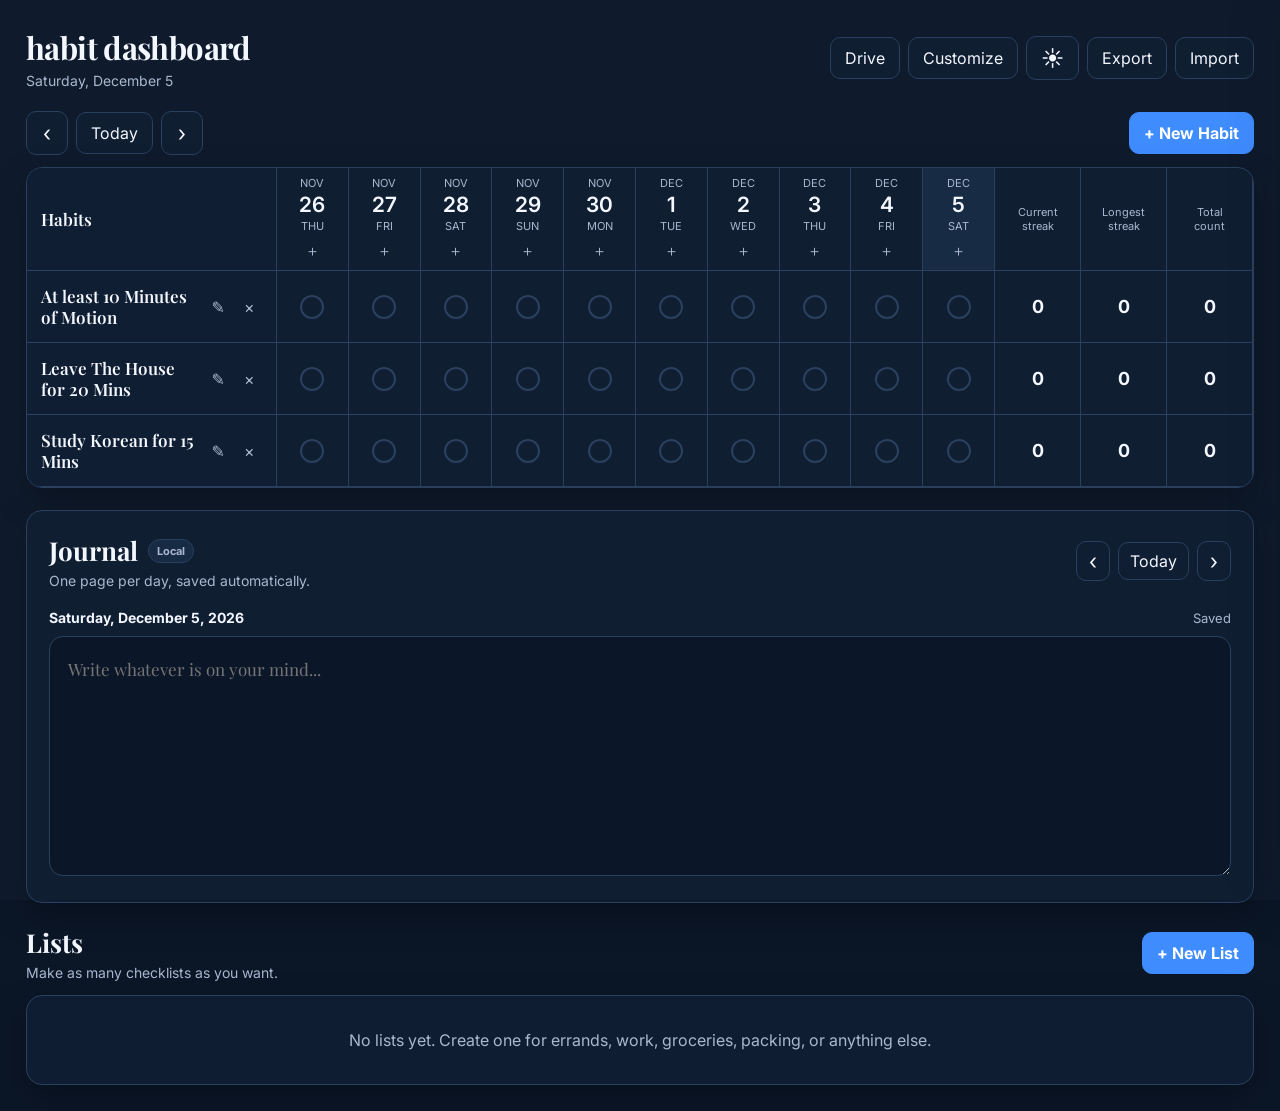
==== index.html @ 01a9d7d4 "Add files via upload" ====
<!doctype html>
<html lang="en">
<head>
  <meta charset="utf-8" />
  <meta name="viewport" content="width=device-width, initial-scale=1, viewport-fit=cover" />
  <meta name="theme-color" content="#0b1627" />
  <meta name="apple-mobile-web-app-capable" content="yes" />
  <meta name="apple-mobile-web-app-status-bar-style" content="black-translucent" />
  <meta name="apple-mobile-web-app-title" content="Habits" />
  <title>Habit Dashboard</title>

  <link rel="manifest" href="manifest.webmanifest" />
  <link rel="apple-touch-icon" href="icon-192.png" />

  <link rel="preconnect" href="https://fonts.googleapis.com">
  <link rel="preconnect" href="https://fonts.gstatic.com" crossorigin>
  <link href="https://fonts.googleapis.com/css2?family=Inter:wght@400;500;600;700&family=Playfair+Display:wght@500;600;700&display=swap" rel="stylesheet">

  <link rel="stylesheet" href="styles.css" />
</head>
<body>
  <div id="backgroundLayer" class="background-layer"></div>
  <div id="backgroundOverlay" class="background-overlay"></div>

  <header class="topbar app-layer">
    <div>
      <h1>habit dashboard</h1>
      <p id="todayLabel"></p>
    </div>

    <div class="header-actions">
      <button id="driveQuickBtn" class="secondary" title="Google Drive sync">Drive</button>
      <button id="settingsBtn" class="secondary">Customize</button>
      <button id="themeToggle" class="icon-btn" title="Toggle dark mode">☾</button>
      <button id="exportBtn" class="secondary">Export</button>
      <label class="secondary file-label">
        Import
        <input id="importInput" type="file" accept=".json" hidden />
      </label>
    </div>
  </header>

  <main class="app-layer dashboard">
    <section class="toolbar">
      <div class="nav">
        <button id="prevBtn" class="icon-btn" aria-label="Previous days">‹</button>
        <button id="todayBtn" class="secondary">Today</button>
        <button id="nextBtn" class="icon-btn" aria-label="Next days">›</button>
      </div>

      <button id="addHabitBtn" class="primary">+ New Habit</button>
    </section>

    <section class="tracker-wrap">
      <div id="tracker" class="tracker"></div>
    </section>

    <section class="below-grid">
      <article class="journal-card surface">
        <div class="section-heading">
          <div>
            <div class="title-with-badge">
              <h2>Journal</h2>
              <span id="vaultBadge" class="badge">Local</span>
            </div>
            <p>One page per day, saved automatically.</p>
          </div>
          <div class="journal-date-nav">
            <button id="journalPrev" class="icon-btn small">‹</button>
            <button id="journalToday" class="secondary compact">Today</button>
            <button id="journalNext" class="icon-btn small">›</button>
          </div>
        </div>

        <div class="journal-meta">
          <strong id="journalDateLabel"></strong>
          <span id="journalSavedState">Saved</span>
        </div>

        <div id="journalLocked" class="journal-locked hidden">
          <div class="lock-mark">⌁</div>
          <h3>Journal locked</h3>
          <p>Your journal is encrypted on this device and in Drive.</p>
          <button id="unlockJournalBtn" class="primary">Unlock Journal</button>
        </div>

        <textarea id="journalText" class="journal-text" placeholder="Write whatever is on your mind..."></textarea>
      </article>

      <section class="lists-section">
        <div class="section-heading">
          <div>
            <h2>Lists</h2>
            <p>Make as many checklists as you want.</p>
          </div>
          <button id="newListBtn" class="primary">+ New List</button>
        </div>
        <div id="listsGrid" class="lists-grid"></div>
      </section>
    </section>
  </main>

  <!-- Habit -->
  <dialog id="habitDialog">
    <form id="habitForm">
      <h2 id="dialogTitle">New Habit</h2>
      <label>
        Habit name
        <input id="habitName" maxlength="80" required placeholder="e.g. Study Korean for 15 min" />
      </label>
      <label>
        Habit color
        <input id="habitColor" type="color" value="#22c55e" />
      </label>
      <div class="dialog-actions">
        <button type="button" id="cancelHabitBtn" class="secondary">Cancel</button>
        <button type="submit" class="primary">Save</button>
      </div>
    </form>
  </dialog>

  <!-- Day note -->
  <dialog id="dayNoteDialog">
    <form id="dayNoteForm">
      <div class="note-dialog-head">
        <div>
          <h2>Day Note</h2>
          <p id="dayNoteDate"></p>
        </div>
        <button id="closeDayNoteBtn" type="button" class="icon-btn">×</button>
      </div>
      <textarea id="dayNoteText" class="note-text" placeholder="Anything notable about this day?"></textarea>
      <div class="dialog-actions">
        <button type="button" id="deleteDayNoteBtn" class="secondary danger-text">Clear note</button>
        <button type="submit" class="primary">Save note</button>
      </div>
    </form>
  </dialog>

  <!-- List -->
  <dialog id="listDialog">
    <form id="listForm">
      <h2>New List</h2>
      <label>
        List name
        <input id="listName" maxlength="60" required placeholder="e.g. Errands" />
      </label>
      <div class="dialog-actions">
        <button type="button" id="cancelListBtn" class="secondary">Cancel</button>
        <button type="submit" class="primary">Create</button>
      </div>
    </form>
  </dialog>

  <!-- Vault setup/unlock -->
  <dialog id="vaultDialog">
    <form id="vaultForm">
      <div class="note-dialog-head">
        <div>
          <h2 id="vaultDialogTitle">Secure Journal</h2>
          <p id="vaultDialogSubtitle">Your password never leaves this device.</p>
        </div>
        <button id="closeVaultBtn" type="button" class="icon-btn">×</button>
      </div>

      <label>
        Password
        <input id="vaultPassword" type="password" minlength="8" autocomplete="current-password" required />
      </label>

      <label id="vaultConfirmWrap">
        Confirm password
        <input id="vaultPasswordConfirm" type="password" minlength="8" autocomplete="new-password" />
      </label>

      <p id="vaultWarning" class="warning-note"></p>

      <div class="dialog-actions">
        <button type="submit" id="vaultSubmitBtn" class="primary">Enable encryption</button>
      </div>
    </form>
  </dialog>

  <!-- Drive conflict -->
  <dialog id="conflictDialog">
    <div class="dialog-stack">
      <h2>Sync conflict</h2>
      <p>Both this device and Google Drive changed since the last sync. Choose which copy to keep. The overwritten Drive copy is backed up first.</p>
      <div class="conflict-actions">
        <button id="useDriveBtn" class="secondary">Use Drive copy</button>
        <button id="useDeviceBtn" class="primary">Use this device</button>
      </div>
      <button id="cancelConflictBtn" class="secondary">Cancel</button>
    </div>
  </dialog>

  <!-- Settings -->
  <aside id="settingsPanel" class="settings-panel" aria-hidden="true">
    <div class="settings-head">
      <div>
        <h2>Customize</h2>
        <p>Appearance, security, and sync.</p>
      </div>
      <button id="closeSettingsBtn" class="icon-btn" aria-label="Close settings">×</button>
    </div>

    <div class="setting-group">
      <h3>Background</h3>
      <div class="segmented" id="backgroundModeControl">
        <button data-mode="color">Color</button>
        <button data-mode="image">Image</button>
        <button data-mode="slideshow">Slideshow</button>
      </div>

      <label>
        Background color
        <input id="backgroundColor" type="color" value="#0f1b2d" />
      </label>

      <label>
        Background images
        <input id="backgroundImages" type="file" accept="image/*" multiple />
      </label>

      <div id="imageSummary" class="image-summary">No images uploaded.</div>

      <label>
        Slideshow speed
        <select id="slideshowSeconds">
          <option value="10">10 seconds</option>
          <option value="20">20 seconds</option>
          <option value="30" selected>30 seconds</option>
          <option value="60">1 minute</option>
          <option value="300">5 minutes</option>
        </select>
      </label>

      <label>
        Image dimming
        <div class="range-row">
          <input id="overlayOpacity" type="range" min="0" max="80" value="28" />
          <span id="overlayValue">28%</span>
        </div>
      </label>

      <div class="settings-actions">
        <button id="clearImagesBtn" class="secondary" type="button">Clear images</button>
      </div>
    </div>

    <div class="setting-group">
      <div class="setting-title-row">
        <h3>Journal Security</h3>
        <span id="vaultStatusBadge" class="badge">Off</span>
      </div>
      <p class="setting-note">AES-GCM encryption happens in your browser before the journal is stored locally or uploaded to Drive.</p>
      <div class="settings-actions wrap">
        <button id="enableVaultBtn" class="primary" type="button">Set Journal Password</button>
        <button id="lockVaultBtn" class="secondary hidden" type="button">Lock Now</button>
        <button id="removeVaultBtn" class="secondary hidden" type="button">Remove Encryption</button>
      </div>
      <p class="warning-note">If you forget the journal password, the encrypted journal cannot be recovered. Keep the password somewhere safe.</p>
    </div>

    <div class="setting-group">
      <div class="setting-title-row">
        <h3>Google Drive Sync</h3>
        <span id="driveStatusBadge" class="badge">Not connected</span>
      </div>

      <p class="setting-note">Your dashboard data is stored in the <strong>Habit Dashboard</strong> folder in your own Google Drive. The Cloudflare helper only renews Google permission so your devices can sync without repeatedly signing in.</p>

      <label>
        Device access key
        <input id="workerAccessKey" type="password" autocomplete="off" placeholder="Paste your APP_ACCESS_KEY once on this device" />
      </label>

      <div class="settings-actions wrap">
        <button id="saveWorkerKeyBtn" class="primary" type="button">Pair This Device</button>
        <button id="connectDriveBtn" class="secondary" type="button">Authorize Google Drive</button>
      </div>

      <div class="settings-actions wrap">
        <button id="syncDriveBtn" class="secondary" type="button">Sync Now</button>
        <button id="pullDriveBtn" class="secondary" type="button">Restore from Drive</button>
        <button id="pushDriveBtn" class="secondary" type="button">Back Up to Drive</button>
      </div>

      <p id="driveStatusText" class="setting-note">Paste the same device access key on each of your devices once.</p>
    </div>
  </aside>

  <script src="app.js"></script>
</body>
</html>
---- styles.css ----
:root {
  --safe-top: env(safe-area-inset-top, 0px);
  --safe-right: env(safe-area-inset-right, 0px);
  --safe-bottom: env(safe-area-inset-bottom, 0px);
  --safe-left: env(safe-area-inset-left, 0px);
  --bg: #f7f7f5;
  --panel: rgba(255,255,255,.94);
  --text: #171717;
  --muted: #737373;
  --line: #e5e7eb;
  --soft: #f3f4f6;
  --accent: #16a34a;
  --shadow: 0 10px 32px rgba(0,0,0,.08);
  --glass-blur: 12px;
}

:root[data-theme="dark"] {
  --bg: #0b1627;
  --panel: rgba(17, 31, 52, .92);
  --text: #f3f7ff;
  --muted: #a9b8cf;
  --line: #2a405e;
  --soft: #182b45;
  --accent: #3f8cff;
  --shadow: 0 12px 34px rgba(0,0,0,.28);
}

* { box-sizing: border-box; }

html, body {
  margin: 0;
  min-height: 100%;
  background: var(--bg);
  color: var(--text);
  font-family: Inter, ui-sans-serif, system-ui, -apple-system, BlinkMacSystemFont, "Segoe UI", sans-serif;
}

body {
  min-height: 100vh;
  padding:
    calc(26px + var(--safe-top))
    calc(26px + var(--safe-right))
    calc(26px + var(--safe-bottom))
    calc(26px + var(--safe-left));
  overflow-x: hidden;
}

.background-layer,
.background-overlay { position: fixed; inset: 0; pointer-events: none; }

.background-layer {
  z-index: 0;
  background: var(--bg);
  background-size: cover;
  background-position: center;
  background-repeat: no-repeat;
  transition: background-image .6s ease, background-color .25s ease;
}

.background-overlay {
  z-index: 1;
  background: rgba(0,0,0,0);
  transition: background .25s ease;
}

.app-layer { position: relative; z-index: 2; }
.dashboard { max-width: 1500px; margin: 0 auto; }

button, input, select, textarea { font: inherit; }
button, .file-label { border: 1px solid var(--line); border-radius: 10px; cursor: pointer; }

.topbar, .toolbar, .section-heading, .setting-title-row {
  display: flex; align-items: center; justify-content: space-between; gap: 16px;
}

.topbar { max-width: 1500px; margin: 0 auto 22px; }

h1, h2, h3, .habit-title, .list-title {
  font-family: "Playfair Display", Georgia, "Times New Roman", serif;
}

h1 { margin: 0; font-size: 31px; letter-spacing: -.02em; font-weight: 700; }
h2 { margin: 0; font-size: 26px; }
h3 { margin: 0; }
#todayLabel, .section-heading p { margin: 4px 0 0; color: var(--muted); font-size: 14px; }

.header-actions, .nav, .dialog-actions, .settings-actions, .journal-date-nav, .conflict-actions {
  display: flex; align-items: center; gap: 8px;
}
.settings-actions.wrap { flex-wrap: wrap; }

.primary, .secondary, .icon-btn, .file-label {
  background: var(--panel);
  color: var(--text);
  padding: 10px 14px;
  backdrop-filter: blur(var(--glass-blur));
}

.primary { background: var(--accent); color: white; border-color: var(--accent); font-weight: 700; }
.icon-btn { min-width: 42px; font-size: 22px; line-height: 1; }
.icon-btn.small { min-width: 34px; padding: 8px; }
.secondary.compact { padding: 8px 11px; }
.toolbar { margin: 0 0 12px; }

.tracker-wrap, .surface, .list-card {
  background: var(--panel);
  border: 1px solid var(--line);
  border-radius: 16px;
  box-shadow: var(--shadow);
  backdrop-filter: blur(var(--glass-blur));
}

.tracker-wrap { overflow: hidden; }
.tracker { display: grid; width: 100%; }

.cell {
  min-height: 72px;
  border-right: 1px solid var(--line);
  border-bottom: 1px solid var(--line);
  display: flex;
  align-items: center;
  justify-content: center;
}

.habit-head { justify-content: flex-start; padding: 12px 14px; gap: 10px; background: var(--panel); z-index: 3; }
.habit-title { font-weight: 600; line-height: 1.2; flex: 1; font-size: 17px; }

.row-actions { display: flex; gap: 5px; }
.row-actions button, .list-card button.icon-ghost {
  border: 0; background: transparent; color: var(--muted); cursor: pointer;
  padding: 5px 7px; border-radius: 6px;
}
.row-actions button:hover, .list-card button.icon-ghost:hover { background: var(--soft); }

.date-head {
  flex-direction: column;
  gap: 2px;
  min-height: 92px;
  color: var(--muted);
  font-size: 11px;
  text-transform: uppercase;
  position: relative;
  padding: 8px 4px;
}

.date-head strong { color: var(--text); font-size: 21px; font-weight: 600; }
.date-head.today { background: var(--soft); }

.note-toggle {
  margin-top: 4px; border: 0; background: transparent; color: var(--muted);
  font-size: 15px; line-height: 1; padding: 4px 6px; border-radius: 6px;
}
.note-toggle:hover { background: rgba(127,127,127,.12); }
.note-toggle.has-note { color: var(--accent); }

.complete-cell { cursor: pointer; transition: transform .08s ease, filter .12s ease; }
.complete-cell:hover { filter: brightness(.98); }
.complete-cell:active { transform: scale(.97); }

.complete-cell .check {
  width: 24px; height: 24px; border-radius: 999px; border: 2px solid var(--line);
  display: grid; place-items: center; font-size: 13px; font-weight: 900;
}
.complete-cell.done .check { color: white; border-color: rgba(255,255,255,.7); }

.stats-head, .stats-cell {
  min-width: 86px; padding: 8px; text-align: center; color: var(--muted); font-size: 11px;
}
.stats-cell strong { color: var(--text); font-size: 18px; }

.below-grid { display: grid; gap: 22px; margin-top: 22px; }
.journal-card { padding: 22px; position: relative; }

.title-with-badge { display: flex; align-items: center; gap: 10px; }

.badge {
  display: inline-flex;
  align-items: center;
  min-height: 24px;
  border: 1px solid var(--line);
  background: var(--soft);
  color: var(--muted);
  padding: 3px 8px;
  border-radius: 999px;
  font-size: 11px;
  font-weight: 700;
}

.badge.good { color: #15803d; }
:root[data-theme="dark"] .badge.good { color: #86efac; }

.journal-meta {
  display: flex; justify-content: space-between; align-items: center;
  margin: 20px 0 10px; color: var(--muted); font-size: 13px;
}
.journal-meta strong { color: var(--text); font-size: 14px; }

.journal-text, .note-text {
  width: 100%;
  min-height: 240px;
  resize: vertical;
  border: 1px solid var(--line);
  border-radius: 14px;
  background: rgba(255,255,255,.22);
  color: var(--text);
  padding: 18px;
  line-height: 1.7;
  outline: none;
}

:root[data-theme="dark"] .journal-text,
:root[data-theme="dark"] .note-text { background: rgba(5,12,24,.35); }

.journal-text {
  font-family: "Playfair Display", Georgia, serif;
  font-size: 17px;
}

.journal-locked {
  min-height: 240px;
  border: 1px dashed var(--line);
  border-radius: 14px;
  display: grid;
  place-items: center;
  align-content: center;
  gap: 8px;
  text-align: center;
  padding: 30px;
  background: rgba(0,0,0,.03);
}
.journal-locked p { color: var(--muted); margin: 0 0 8px; }
.lock-mark { font-size: 30px; }
.hidden { display: none !important; }

.lists-section { display: grid; gap: 14px; }
.lists-grid { display: grid; grid-template-columns: repeat(auto-fit, minmax(280px, 1fr)); gap: 14px; }

.list-card { padding: 18px; min-height: 180px; }
.list-card-head { display: flex; justify-content: space-between; gap: 12px; align-items: center; margin-bottom: 14px; }
.list-title { font-size: 20px; font-weight: 600; }
.list-items { display: grid; gap: 8px; }

.list-item { display: grid; grid-template-columns: auto 1fr auto; gap: 10px; align-items: center; padding: 8px 0; }
.list-item input[type="checkbox"] { width: 18px; height: 18px; accent-color: var(--accent); }
.list-item.done .item-text { text-decoration: line-through; color: var(--muted); }

.item-text {
  border: 0; background: transparent; color: var(--text); min-width: 0; outline: none; padding: 4px 0;
}

.add-item-row { display: grid; grid-template-columns: 1fr auto; gap: 8px; margin-top: 10px; }
.add-item-row input {
  min-width: 0; padding: 10px 11px; border: 1px solid var(--line); border-radius: 10px;
  background: var(--soft); color: var(--text);
}

.empty-state, .empty-list { padding: 34px 18px; text-align: center; color: var(--muted); }

dialog {
  width: min(520px, calc(100vw - 32px));
  border: 1px solid var(--line);
  border-radius: 16px;
  background: var(--panel);
  color: var(--text);
  box-shadow: var(--shadow);
  backdrop-filter: blur(var(--glass-blur));
}
dialog::backdrop { background: rgba(0,0,0,.45); }

#habitForm, #dayNoteForm, #listForm, #vaultForm, .dialog-stack { display: grid; gap: 18px; }
#habitForm label, #listForm label, #vaultForm label, .settings-panel label {
  display: grid; gap: 8px; color: var(--muted); font-size: 14px;
}

#habitName, #listName, #vaultPassword, #vaultPasswordConfirm,
.settings-panel select, .settings-panel input[type="text"] {
  width: 100%;
  padding: 12px;
  border: 1px solid var(--line);
  border-radius: 10px;
  background: var(--bg);
  color: var(--text);
}

#habitColor, #backgroundColor { width: 74px; height: 42px; padding: 0; border: 0; background: transparent; }
.dialog-actions { justify-content: flex-end; }
.note-dialog-head { display: flex; justify-content: space-between; align-items: flex-start; gap: 12px; }
.note-dialog-head p { margin: 3px 0 0; color: var(--muted); font-size: 13px; }
.note-text { min-height: 190px; }
.danger-text { color: #b42318; }
.warning-note { color: var(--muted); font-size: 12px; line-height: 1.45; margin: 0; }
.conflict-actions { justify-content: flex-end; }

.settings-panel {
  position: fixed;
  z-index: 20;
  top: 0;
  right: 0;
  width: min(430px, 94vw);
  height: 100vh;
  background: var(--panel);
  border-left: 1px solid var(--line);
  box-shadow: -18px 0 55px rgba(0,0,0,.18);
  padding: 22px;
  transform: translateX(105%);
  transition: transform .25s ease;
  overflow-y: auto;
  backdrop-filter: blur(20px);
}
.settings-panel.open { transform: translateX(0); }

.settings-head { display: flex; justify-content: space-between; align-items: flex-start; gap: 16px; margin-bottom: 20px; }
.settings-head h2 { margin: 0; font-size: 26px; }
.settings-head p { margin: 4px 0 0; color: var(--muted); font-size: 13px; }

.setting-group {
  border-top: 1px solid var(--line);
  padding-top: 20px;
  margin-top: 20px;
  display: grid;
  gap: 16px;
}

.segmented { display: grid; grid-template-columns: repeat(3, 1fr); padding: 4px; background: var(--soft); border-radius: 12px; gap: 4px; }
.segmented button { padding: 9px 7px; background: transparent; color: var(--muted); border: 0; }
.segmented button.active { background: var(--panel); color: var(--text); box-shadow: 0 2px 9px rgba(0,0,0,.08); }

.range-row { display: flex; align-items: center; gap: 12px; }
.range-row input { flex: 1; }
.image-summary, .setting-note { color: var(--muted); font-size: 13px; line-height: 1.5; margin: 0; }
.settings-actions { justify-content: flex-start; }

@media (max-width: 1100px) {
  body { padding: 16px; }
  .tracker-wrap { overflow-x: auto; }
  .tracker { min-width: 1020px; }
}

@media (max-width: 700px) {
  body {
    padding:
      calc(12px + var(--safe-top))
      calc(12px + var(--safe-right))
      calc(12px + var(--safe-bottom))
      calc(12px + var(--safe-left));
  }
  .topbar { align-items: flex-start; gap: 10px; }
  .header-actions { flex-wrap: wrap; justify-content: flex-end; }
  .header-actions #exportBtn, .header-actions .file-label { display: none; }
  .section-heading { align-items: flex-start; }
  h1 { font-size: 26px; }
  .tracker-wrap { border-radius: 12px; }
  .journal-card { padding: 16px; }
  .lists-grid { grid-template-columns: 1fr; }
}
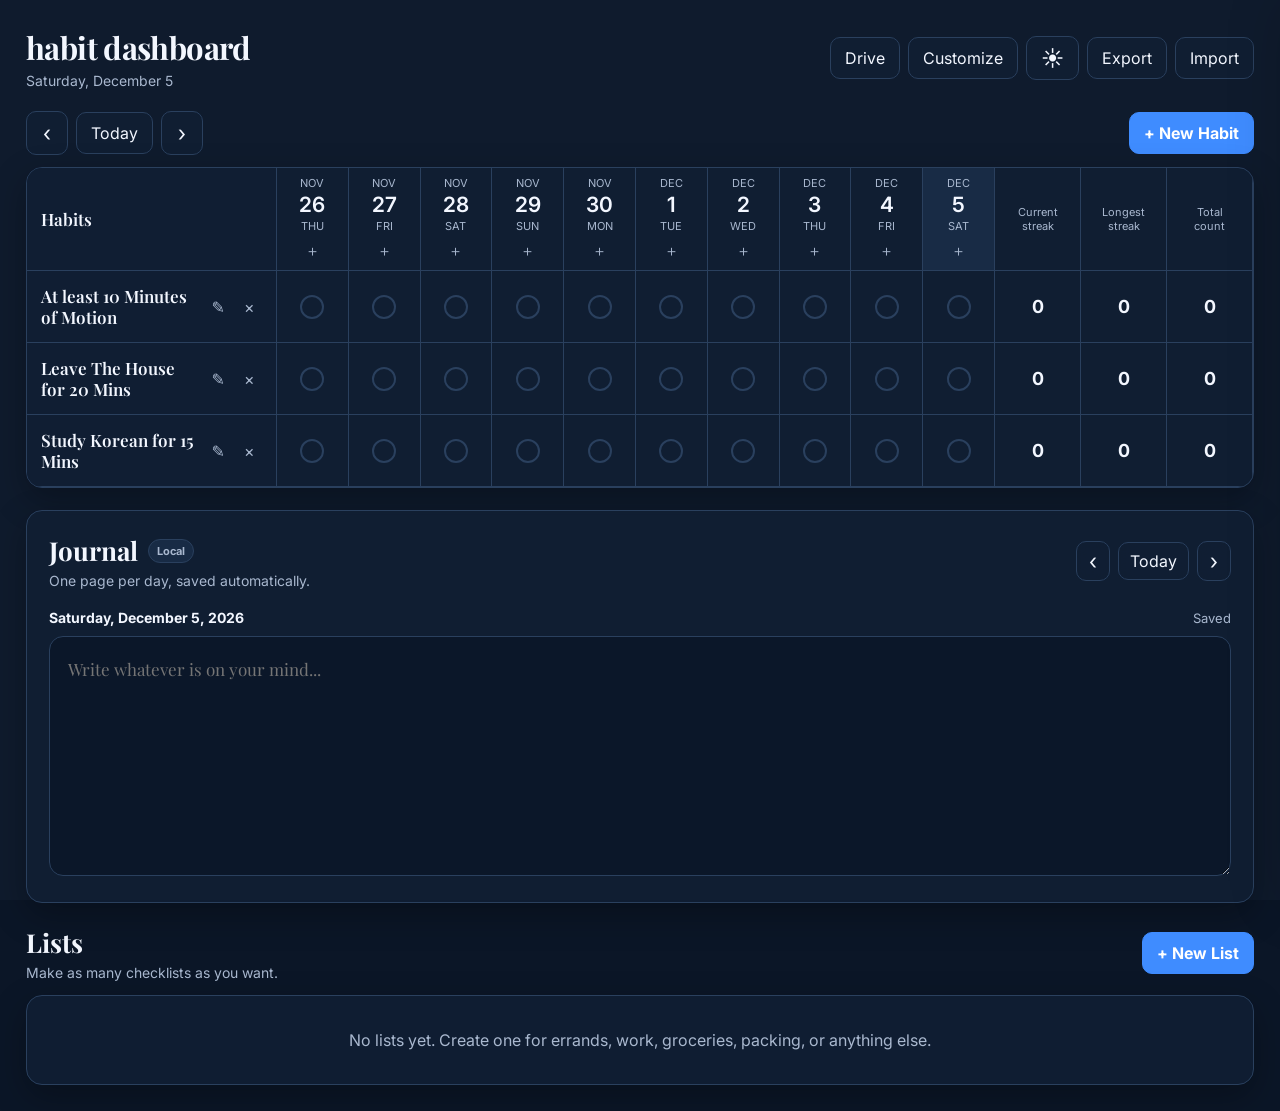
==== commit fff77086: "Add files via upload" ====
--- a/index.html
+++ b/index.html
@@ -290,6 +290,6 @@
     </div>
   </aside>
 
-  <script src="app.js"></script>
+  <script src="app.js?v=5.1"></script>
 </body>
 </html>
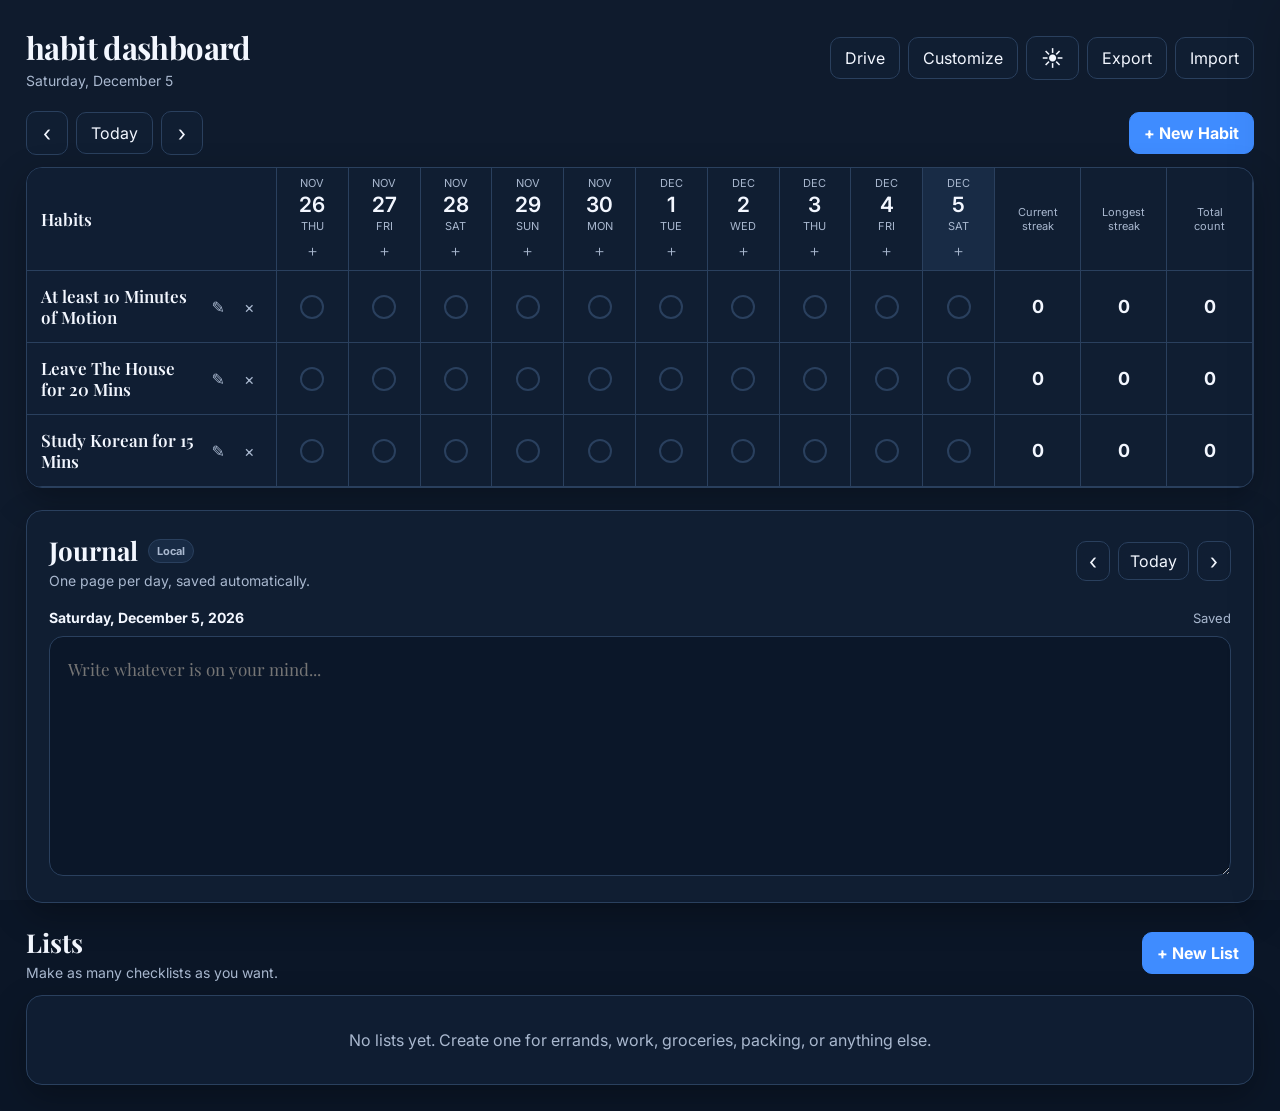
==== commit 62dd52f8: "Add files via upload" ====
--- a/index.html
+++ b/index.html
@@ -290,6 +290,6 @@
     </div>
   </aside>
 
-  <script src="app.js?v=5.1"></script>
+  <script src="app.js?v=5.3"></script>
 </body>
 </html>
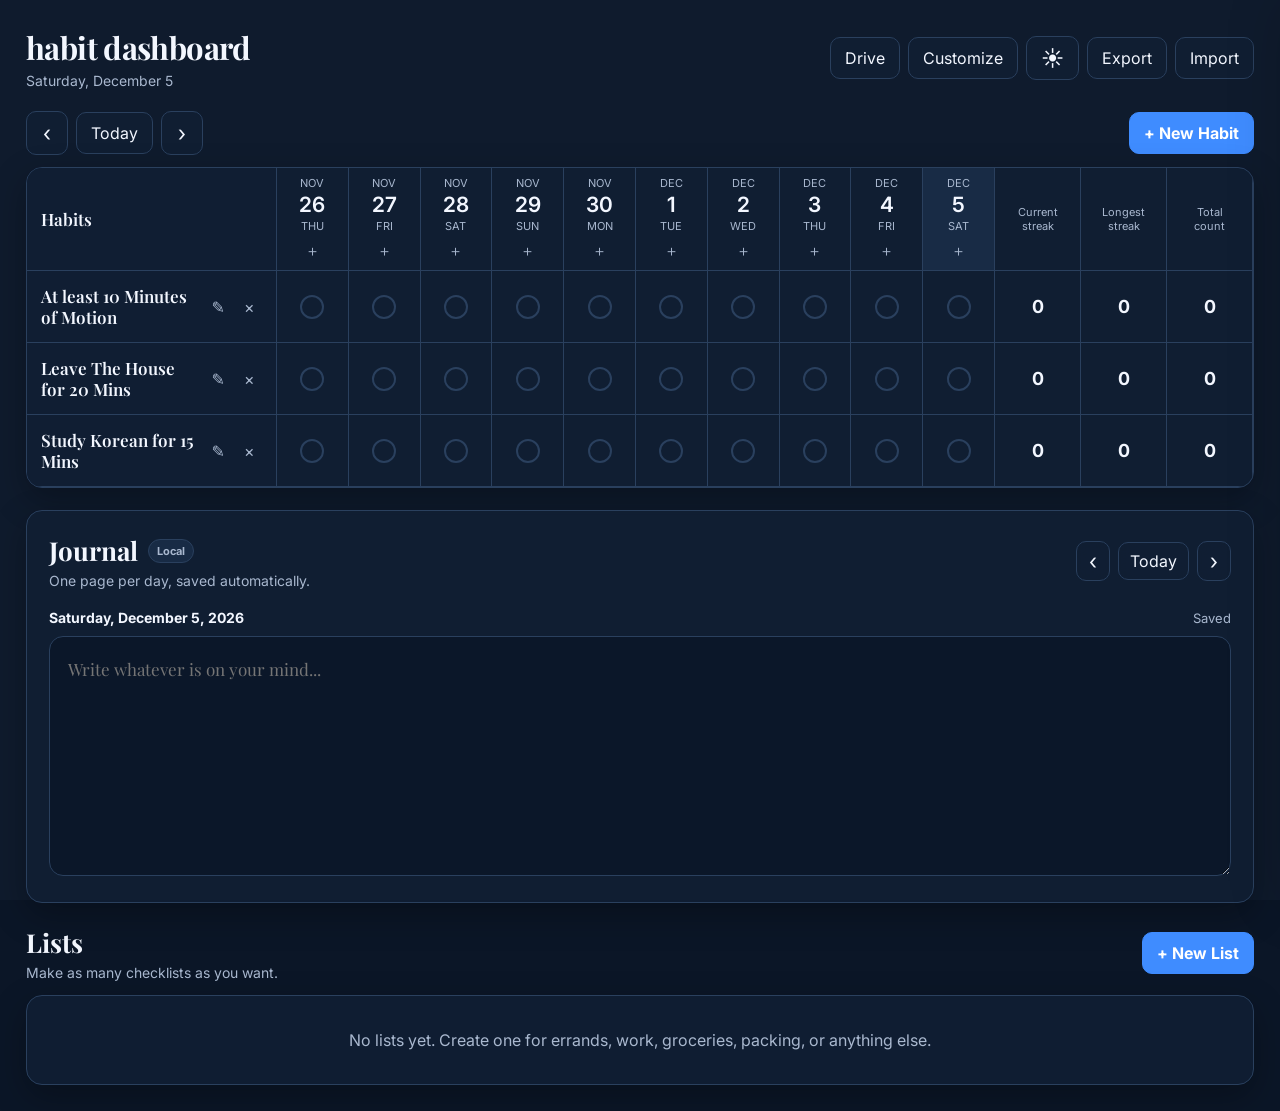
==== commit fbdf936a: "Add files via upload" ====
--- a/index.html
+++ b/index.html
@@ -16,7 +16,7 @@
   <link rel="preconnect" href="https://fonts.gstatic.com" crossorigin>
   <link href="https://fonts.googleapis.com/css2?family=Inter:wght@400;500;600;700&family=Playfair+Display:wght@500;600;700&display=swap" rel="stylesheet">
 
-  <link rel="stylesheet" href="styles.css" />
+  <link rel="stylesheet" href="styles.css?v=5.4" />
 </head>
 <body>
   <div id="backgroundLayer" class="background-layer"></div>
--- a/styles.css
+++ b/styles.css
@@ -298,14 +298,22 @@
   top: 0;
   right: 0;
   width: min(430px, 94vw);
-  height: 100vh;
+  height: 100dvh;
+  max-height: 100dvh;
   background: var(--panel);
   border-left: 1px solid var(--line);
   box-shadow: -18px 0 55px rgba(0,0,0,.18);
-  padding: 22px;
+  padding:
+    calc(22px + var(--safe-top))
+    calc(22px + var(--safe-right))
+    calc(22px + var(--safe-bottom))
+    22px;
   transform: translateX(105%);
   transition: transform .25s ease;
   overflow-y: auto;
+  overflow-x: hidden;
+  overscroll-behavior: contain;
+  -webkit-overflow-scrolling: touch;
   backdrop-filter: blur(20px);
 }
 .settings-panel.open { transform: translateX(0); }
@@ -338,6 +346,10 @@
 }
 
 @media (max-width: 700px) {
+  .settings-panel {
+    width: 100vw;
+    border-left: 0;
+  }
   body {
     padding:
       calc(12px + var(--safe-top))
@@ -354,3 +366,32 @@
   .journal-card { padding: 16px; }
   .lists-grid { grid-template-columns: 1fr; }
 }
+
+body.settings-open {
+  overflow: hidden;
+  overscroll-behavior: none;
+}
+
+
+/* iOS safe-area refinement for the Customize/Drive drawer */
+@media (max-width: 700px) {
+  .settings-head {
+    position: sticky;
+    top: 0;
+    z-index: 30;
+    margin: 12px 0 20px;
+    padding: 12px 0 14px;
+    background: var(--panel);
+  }
+
+  #closeSettingsBtn {
+    align-self: flex-start;
+    margin-top: 10px;
+    margin-right: 4px;
+    min-width: 48px;
+    min-height: 48px;
+    display: grid;
+    place-items: center;
+    touch-action: manipulation;
+  }
+}
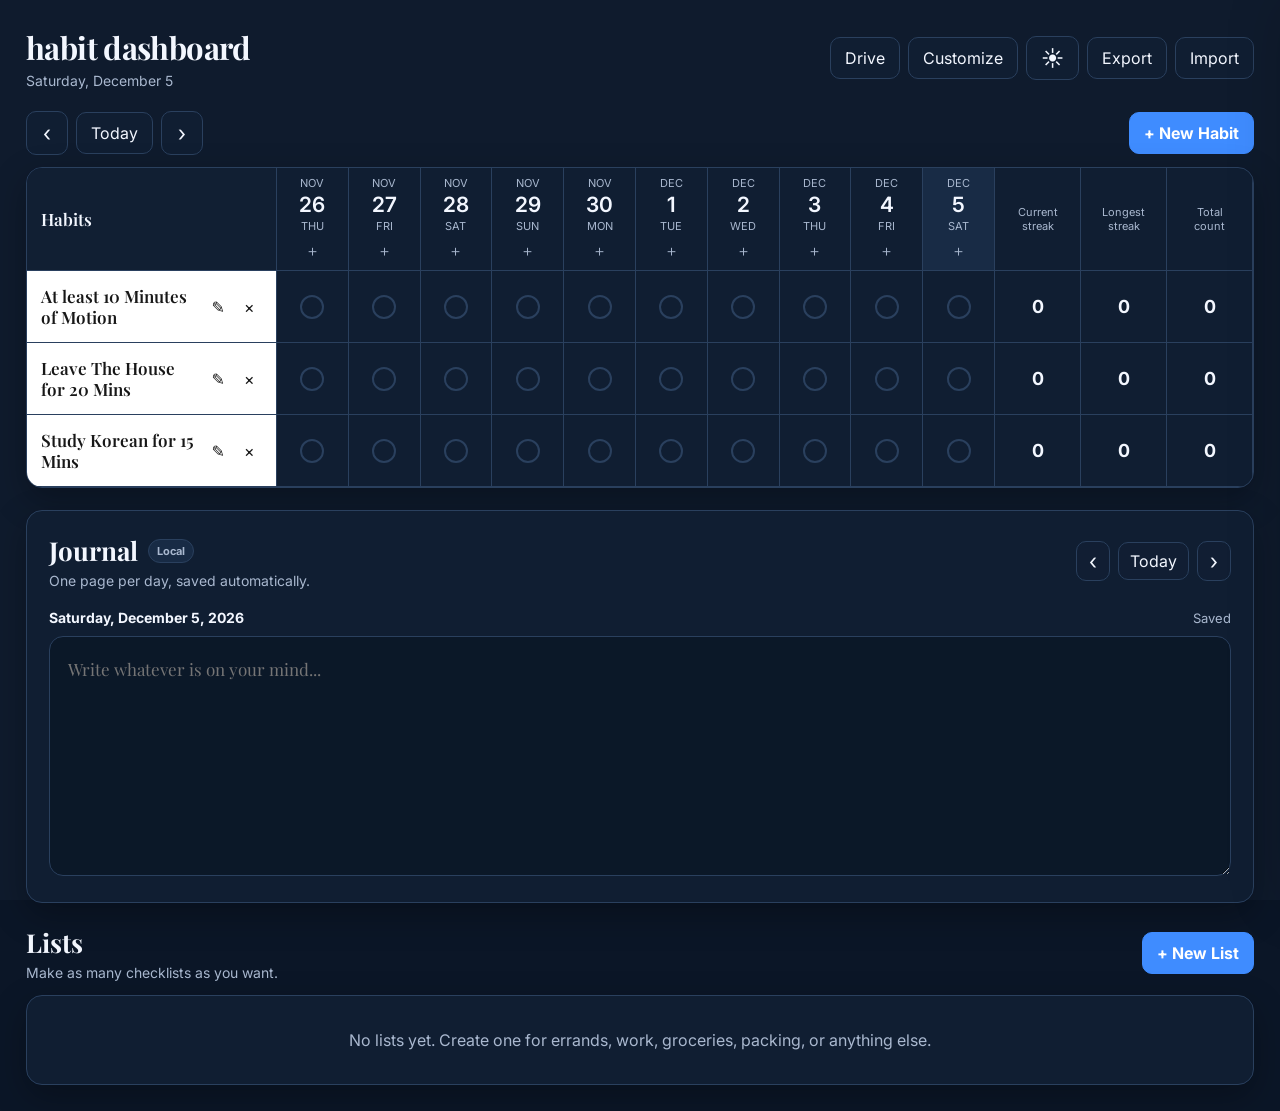
==== commit 6f8a4549: "Add files via upload V6 changes Sticky mobile habit tracker Habit name stays pinned on the left C" ====
--- a/index.html
+++ b/index.html
@@ -4,6 +4,7 @@
   <meta charset="utf-8" />
   <meta name="viewport" content="width=device-width, initial-scale=1, viewport-fit=cover" />
   <meta name="theme-color" content="#0b1627" />
+  <meta name="mobile-web-app-capable" content="yes" />
   <meta name="apple-mobile-web-app-capable" content="yes" />
   <meta name="apple-mobile-web-app-status-bar-style" content="black-translucent" />
   <meta name="apple-mobile-web-app-title" content="Habits" />
@@ -16,7 +17,7 @@
   <link rel="preconnect" href="https://fonts.gstatic.com" crossorigin>
   <link href="https://fonts.googleapis.com/css2?family=Inter:wght@400;500;600;700&family=Playfair+Display:wght@500;600;700&display=swap" rel="stylesheet">
 
-  <link rel="stylesheet" href="styles.css?v=5.4" />
+  <link rel="stylesheet" href="styles.css?v=6" />
 </head>
 <body>
   <div id="backgroundLayer" class="background-layer"></div>
@@ -108,10 +109,21 @@
         Habit name
         <input id="habitName" maxlength="80" required placeholder="e.g. Study Korean for 15 min" />
       </label>
-      <label>
-        Habit color
-        <input id="habitColor" type="color" value="#22c55e" />
-      </label>
+      <div class="color-grid">
+        <label>
+          Completion color
+          <input id="habitColor" type="color" value="#22c55e" />
+        </label>
+        <label>
+          Habit background
+          <input id="habitLabelBackground" type="color" value="#ffffff" />
+        </label>
+        <label>
+          Habit text
+          <input id="habitTextColor" type="color" value="#171717" />
+        </label>
+      </div>
+      <p class="setting-note">Completion color still gets progressively more saturated as your streak grows.</p>
       <div class="dialog-actions">
         <button type="button" id="cancelHabitBtn" class="secondary">Cancel</button>
         <button type="submit" class="primary">Save</button>
@@ -119,20 +131,35 @@
     </form>
   </dialog>
 
-  <!-- Day note -->
-  <dialog id="dayNoteDialog">
+  <!-- Day details -->
+  <dialog id="dayNoteDialog" class="day-details-dialog">
     <form id="dayNoteForm">
       <div class="note-dialog-head">
         <div>
-          <h2>Day Note</h2>
+          <h2>Day Details</h2>
           <p id="dayNoteDate"></p>
         </div>
         <button id="closeDayNoteBtn" type="button" class="icon-btn">×</button>
       </div>
-      <textarea id="dayNoteText" class="note-text" placeholder="Anything notable about this day?"></textarea>
+
+      <label class="day-detail-label">
+        Notes
+        <textarea id="dayNoteText" class="note-text" placeholder="Quick notes about this specific day..."></textarea>
+      </label>
+
+      <div class="day-stats-head">
+        <div>
+          <h3>Stats</h3>
+          <p>Add anything you want to remember: mood, sleep, steps, water, spending, etc.</p>
+        </div>
+        <button id="addDayStatBtn" type="button" class="secondary compact">+ Add Stat</button>
+      </div>
+
+      <div id="dayStatsList" class="day-stats-list"></div>
+
       <div class="dialog-actions">
-        <button type="button" id="deleteDayNoteBtn" class="secondary danger-text">Clear note</button>
-        <button type="submit" class="primary">Save note</button>
+        <button type="button" id="deleteDayNoteBtn" class="secondary danger-text">Clear day details</button>
+        <button type="submit" class="primary">Save details</button>
       </div>
     </form>
   </dialog>
@@ -249,6 +276,30 @@
     </div>
 
     <div class="setting-group">
+      <h3>Interface Colors</h3>
+      <p class="setting-note">Tune text and panel colors separately for light and dark mode if a background makes things hard to read.</p>
+      <div class="color-grid settings-color-grid">
+        <label>
+          Light text
+          <input id="lightTextColor" type="color" value="#171717" />
+        </label>
+        <label>
+          Light panels
+          <input id="lightPanelColor" type="color" value="#ffffff" />
+        </label>
+        <label>
+          Dark text
+          <input id="darkTextColor" type="color" value="#f3f7ff" />
+        </label>
+        <label>
+          Dark panels
+          <input id="darkPanelColor" type="color" value="#111f34" />
+        </label>
+      </div>
+      <button id="resetInterfaceColorsBtn" class="secondary" type="button">Reset interface colors</button>
+    </div>
+
+    <div class="setting-group">
       <div class="setting-title-row">
         <h3>Journal Security</h3>
         <span id="vaultStatusBadge" class="badge">Off</span>
@@ -288,8 +339,12 @@
 
       <p id="driveStatusText" class="setting-note">Paste the same device access key on each of your devices once.</p>
     </div>
+
+    <div class="settings-done-wrap">
+      <button id="closeSettingsBottomBtn" class="primary settings-done-btn" type="button">Done</button>
+    </div>
   </aside>
 
-  <script src="app.js?v=5.3"></script>
+  <script src="app.js?v=6"></script>
 </body>
 </html>
--- a/styles.css
+++ b/styles.css
@@ -395,3 +395,247 @@
     touch-action: manipulation;
   }
 }
+
+
+/* =========================
+   Habit Dashboard v6
+   ========================= */
+
+.color-grid {
+  display: grid;
+  grid-template-columns: repeat(3, minmax(90px, 1fr));
+  gap: 12px;
+}
+.settings-color-grid {
+  grid-template-columns: repeat(2, minmax(120px, 1fr));
+}
+.color-grid label {
+  min-width: 0;
+}
+.color-grid input[type="color"],
+.settings-panel input[type="color"] {
+  width: 100%;
+  min-width: 64px;
+  height: 44px;
+  padding: 2px;
+  border: 1px solid var(--line);
+  border-radius: 10px;
+  background: var(--soft);
+}
+
+/* A whole date header is now a day-details target. */
+.day-detail-trigger {
+  cursor: pointer;
+}
+.day-detail-trigger:hover {
+  background: var(--soft);
+}
+
+/* Day details / custom stats */
+.day-details-dialog {
+  width: min(620px, calc(100vw - 24px));
+}
+.day-detail-label {
+  display: grid;
+  gap: 8px;
+  color: var(--muted);
+  font-size: 14px;
+}
+.day-stats-head {
+  display: flex;
+  align-items: flex-start;
+  justify-content: space-between;
+  gap: 14px;
+}
+.day-stats-head h3 {
+  margin: 0;
+}
+.day-stats-head p,
+.empty-day-stats {
+  color: var(--muted);
+  font-size: 12px;
+  line-height: 1.45;
+  margin: 4px 0 0;
+}
+.day-stats-list {
+  display: grid;
+  gap: 8px;
+}
+.day-stat-row {
+  display: grid;
+  grid-template-columns: minmax(0, 1fr) minmax(0, 1fr) auto;
+  gap: 8px;
+  align-items: center;
+}
+.day-stat-row input {
+  width: 100%;
+  min-width: 0;
+  padding: 10px 11px;
+  border: 1px solid var(--line);
+  border-radius: 10px;
+  background: var(--bg);
+  color: var(--text);
+}
+
+/* Reminder reordering */
+.list-item {
+  grid-template-columns: auto auto 1fr auto;
+}
+.drag-handle {
+  border: 0;
+  background: transparent;
+  color: var(--muted);
+  cursor: grab;
+  padding: 6px 5px;
+  border-radius: 7px;
+  font-weight: 800;
+  letter-spacing: -3px;
+  touch-action: none;
+  user-select: none;
+}
+.drag-handle:active {
+  cursor: grabbing;
+}
+.list-item.dragging {
+  opacity: .6;
+  outline: 1px dashed var(--accent);
+  border-radius: 9px;
+  background: var(--soft);
+}
+body.reordering-reminder {
+  user-select: none;
+}
+
+/* Reliable second close control for iOS. */
+.settings-done-wrap {
+  position: sticky;
+  bottom: 0;
+  z-index: 35;
+  padding:
+    14px
+    0
+    calc(6px + var(--safe-bottom));
+  margin-top: 24px;
+  background: linear-gradient(to bottom, transparent, var(--panel) 28%);
+}
+.settings-done-btn {
+  width: 100%;
+  min-height: 48px;
+}
+
+/* Sticky habit names + streak data around a horizontally scrolling date grid. */
+@media (max-width: 1100px) {
+  .tracker-wrap {
+    overflow-x: auto;
+    overflow-y: hidden;
+    position: relative;
+    -webkit-overflow-scrolling: touch;
+  }
+
+  .sticky-habit {
+    position: sticky;
+    left: 0;
+    z-index: 12;
+    box-shadow: 7px 0 12px -12px rgba(0,0,0,.65);
+  }
+
+  .stats-head,
+  .stats-cell {
+    position: sticky;
+    z-index: 11;
+    background: var(--panel);
+  }
+
+  .stat-total {
+    right: 0;
+  }
+
+  .stat-longest {
+    right: 86px;
+  }
+
+  .stat-current {
+    right: 172px;
+  }
+
+  .stats-head {
+    z-index: 14;
+  }
+}
+
+@media (max-width: 700px) {
+  /*
+    Keep enough room for one date column while the habit name stays left
+    and all three streak/stat columns stay visible on the right.
+  */
+  .tracker {
+    grid-template-columns:
+      145px
+      repeat(10, 68px)
+      repeat(3, 52px) !important;
+    min-width: 981px;
+  }
+
+  .habit-head {
+    padding: 10px 8px;
+  }
+
+  .habit-title {
+    font-size: 14px;
+  }
+
+  .row-actions {
+    gap: 1px;
+  }
+
+  .row-actions button {
+    padding: 4px;
+  }
+
+  .stats-head,
+  .stats-cell {
+    min-width: 52px;
+    width: 52px;
+    padding: 5px 2px;
+    font-size: 8px;
+    line-height: 1.15;
+  }
+
+  .stats-cell strong {
+    font-size: 15px;
+  }
+
+  .stat-total {
+    right: 0;
+  }
+
+  .stat-longest {
+    right: 52px;
+  }
+
+  .stat-current {
+    right: 104px;
+  }
+
+  .sticky-habit {
+    width: 145px;
+    min-width: 145px;
+  }
+
+  .day-stat-row {
+    grid-template-columns: 1fr 1fr auto;
+  }
+
+  .color-grid,
+  .settings-color-grid {
+    grid-template-columns: repeat(2, minmax(100px, 1fr));
+  }
+
+  /*
+    The top X remains available, but the full-width Done button at the
+    bottom is the dependable iPhone escape hatch.
+  */
+  #closeSettingsBtn {
+    margin-top: 16px;
+  }
+}
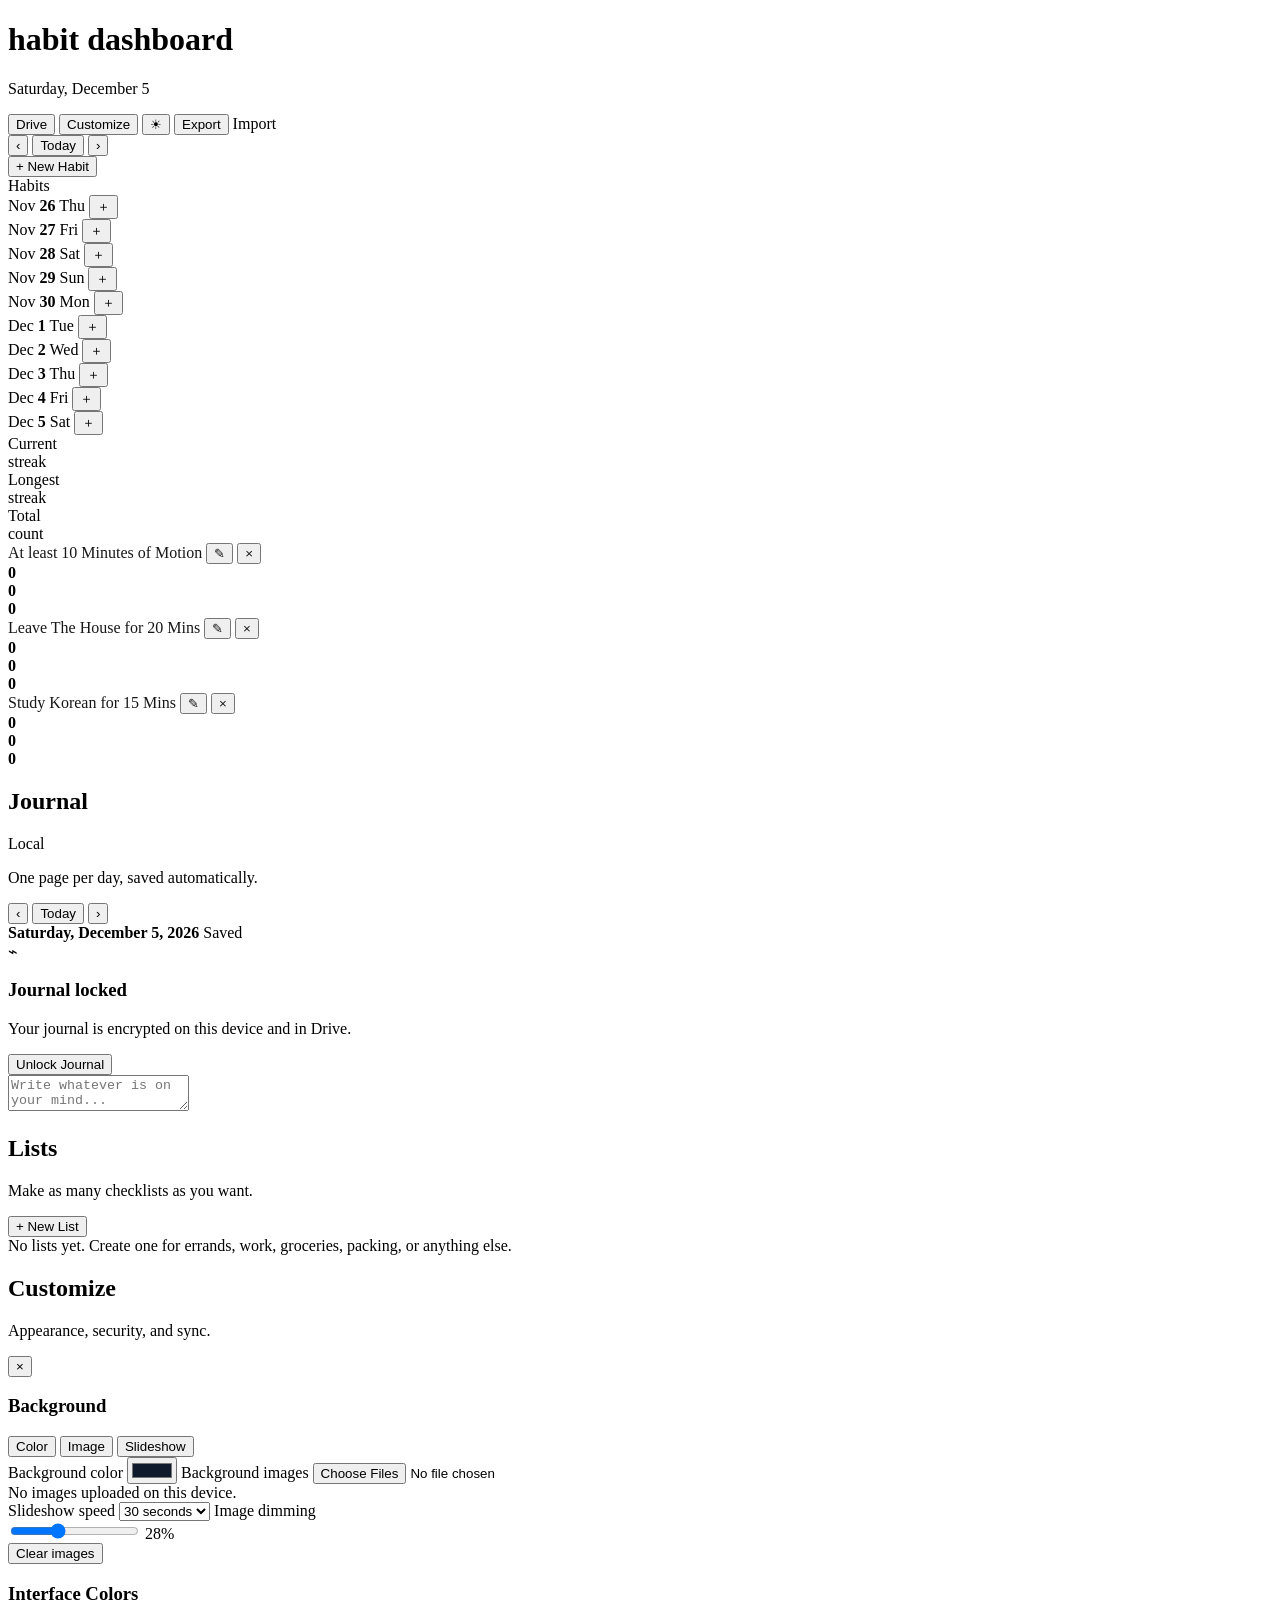
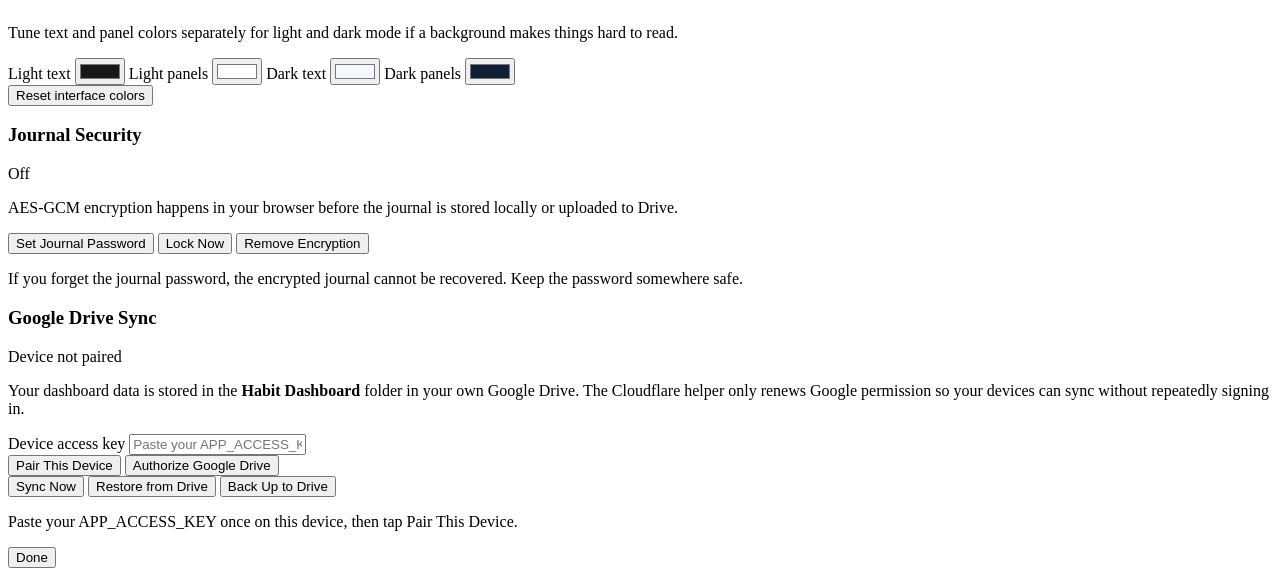
==== commit 6dc19df9: "Add files via upload" ====
--- a/index.html
+++ b/index.html
@@ -17,7 +17,7 @@
   <link rel="preconnect" href="https://fonts.gstatic.com" crossorigin>
   <link href="https://fonts.googleapis.com/css2?family=Inter:wght@400;500;600;700&family=Playfair+Display:wght@500;600;700&display=swap" rel="stylesheet">
 
-  <link rel="stylesheet" href="styles.css?v=6" />
+  <link rel="stylesheet" href="styles.css?v=6.1 />
 </head>
 <body>
   <div id="backgroundLayer" class="background-layer"></div>
--- a/styles.css
+++ b/styles.css
@@ -639,3 +639,221 @@
     margin-top: 16px;
   }
 }
+
+
+/* =========================
+   v6.1 mobile layout cleanup
+   ========================= */
+@media (max-width: 700px) {
+  body {
+    padding:
+      calc(10px + var(--safe-top))
+      calc(10px + var(--safe-right))
+      calc(10px + var(--safe-bottom))
+      calc(10px + var(--safe-left));
+  }
+
+  /* Give the title its own row instead of squeezing it beside Drive/Customize. */
+  .topbar {
+    display: grid;
+    grid-template-columns: 1fr;
+    align-items: start;
+    gap: 12px;
+    margin-bottom: 18px;
+  }
+
+  .topbar h1 {
+    font-size: 29px;
+    line-height: 1.02;
+    white-space: nowrap;
+  }
+
+  .header-actions {
+    width: 100%;
+    justify-content: flex-start;
+    flex-wrap: nowrap;
+    gap: 7px;
+  }
+
+  .header-actions .secondary,
+  .header-actions .icon-btn {
+    padding: 9px 12px;
+  }
+
+  .toolbar {
+    gap: 8px;
+  }
+
+  .toolbar .nav {
+    gap: 6px;
+  }
+
+  .toolbar .primary {
+    padding-inline: 12px;
+  }
+
+  /*
+    Mobile tracker:
+    105px sticky habit label
+    30px x 3 sticky stats
+    58px date cells scrolling through the middle.
+
+    On a typical ~360px CSS viewport this leaves ~145px for dates,
+    so you can see ~2.5 days while BOTH the habit and streak data stay visible.
+  */
+  .tracker {
+    grid-template-columns:
+      105px
+      repeat(10, 58px)
+      repeat(3, 30px) !important;
+    min-width: 775px;
+  }
+
+  .cell {
+    min-height: 78px;
+  }
+
+  .date-head {
+    min-height: 78px;
+    padding: 6px 2px;
+    font-size: 9px;
+  }
+
+  .date-head strong {
+    font-size: 18px;
+  }
+
+  .note-toggle {
+    margin-top: 1px;
+    padding: 2px 4px;
+    font-size: 13px;
+  }
+
+  .sticky-habit {
+    width: 105px;
+    min-width: 105px;
+    left: 0;
+    z-index: 20;
+  }
+
+  .habit-head {
+    padding: 7px 6px;
+    flex-direction: column;
+    align-items: stretch;
+    justify-content: center;
+    gap: 3px;
+  }
+
+  .habit-title {
+    display: block;
+    width: 100%;
+    font-size: 11.5px;
+    line-height: 1.14;
+    overflow-wrap: anywhere;
+  }
+
+  .row-actions {
+    width: 100%;
+    justify-content: flex-end;
+    gap: 2px;
+  }
+
+  .row-actions button {
+    font-size: 11px;
+    padding: 2px 4px;
+  }
+
+  .complete-cell .check {
+    width: 21px;
+    height: 21px;
+  }
+
+  .stats-head,
+  .stats-cell {
+    min-width: 30px;
+    width: 30px;
+    padding: 3px 1px;
+    background: var(--panel);
+    border-left: 1px solid var(--line);
+  }
+
+  .stats-head {
+    font-size: 0;
+    line-height: 1;
+    z-index: 22;
+  }
+
+  .stats-head::after {
+    display: block;
+    font-size: 7px;
+    line-height: 1.05;
+    color: var(--muted);
+    text-transform: uppercase;
+    letter-spacing: -.02em;
+  }
+
+  .stats-head.stat-current::after {
+    content: "Cur";
+  }
+
+  .stats-head.stat-longest::after {
+    content: "Best";
+  }
+
+  .stats-head.stat-total::after {
+    content: "Total";
+  }
+
+  .stats-cell strong {
+    font-size: 13px;
+  }
+
+  .stat-total {
+    right: 0;
+  }
+
+  .stat-longest {
+    right: 30px;
+  }
+
+  .stat-current {
+    right: 60px;
+    box-shadow: -7px 0 12px -12px rgba(0,0,0,.7);
+  }
+
+  /* Keep the sticky rails opaque over the scrolling dates. */
+  .stats-head,
+  .stats-cell,
+  .sticky-habit {
+    background-clip: padding-box;
+  }
+
+  /*
+    Journal header no longer clips the next arrow on narrow phones.
+    Put the navigation beneath the title instead.
+  */
+  .journal-card .section-heading {
+    flex-direction: column;
+    align-items: stretch;
+    gap: 12px;
+  }
+
+  .journal-card .journal-date-nav {
+    justify-content: flex-start;
+  }
+
+  .journal-card h2 {
+    font-size: 25px;
+  }
+
+  .journal-meta {
+    gap: 10px;
+    align-items: flex-start;
+  }
+
+  /* Lists section gets the same breathing room. */
+  .lists-section > .section-heading {
+    align-items: center;
+    gap: 10px;
+  }
+}
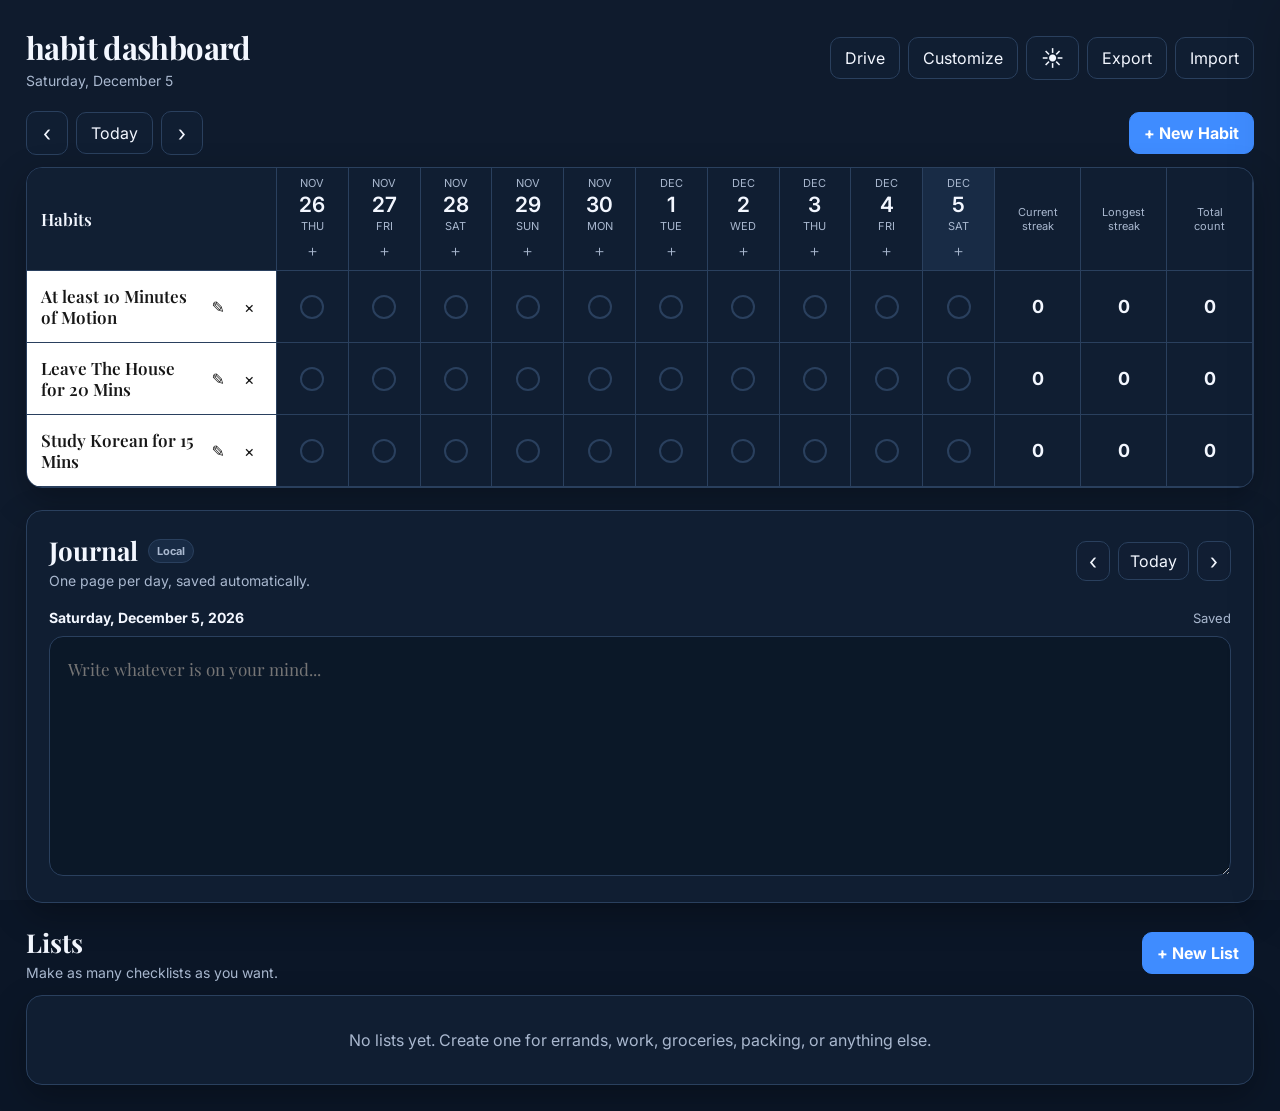
==== commit 86bce2af: "Add files via upload" ====
--- a/index.html
+++ b/index.html
@@ -17,7 +17,7 @@
   <link rel="preconnect" href="https://fonts.gstatic.com" crossorigin>
   <link href="https://fonts.googleapis.com/css2?family=Inter:wght@400;500;600;700&family=Playfair+Display:wght@500;600;700&display=swap" rel="stylesheet">
 
-  <link rel="stylesheet" href="styles.css?v=6.1 />
+  <link rel="stylesheet" href="styles.css?v=6.1" />
 </head>
 <body>
   <div id="backgroundLayer" class="background-layer"></div>
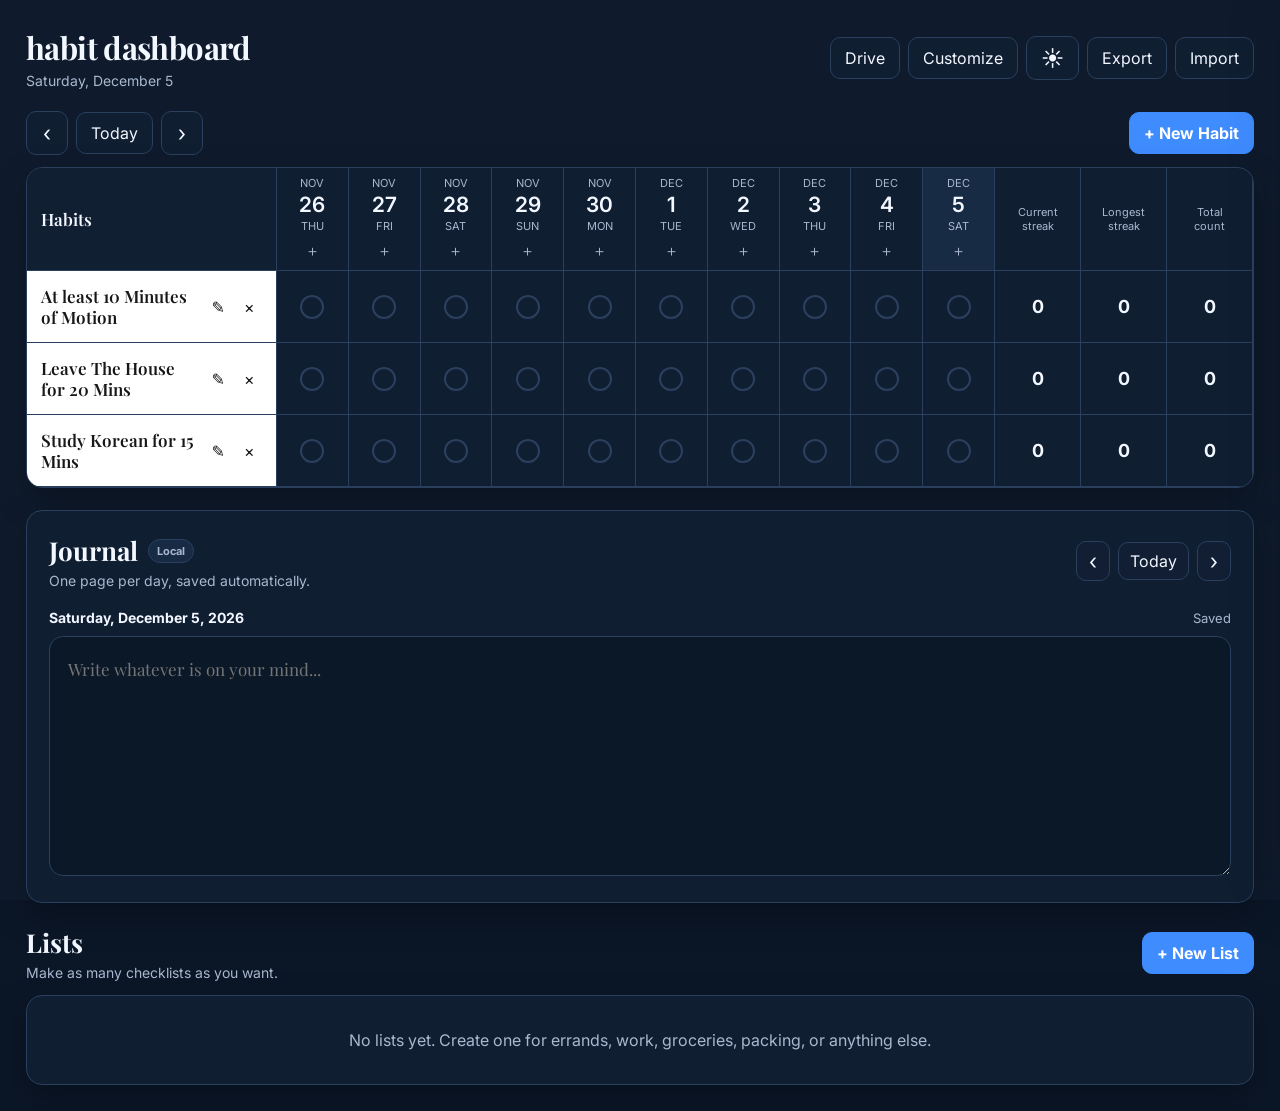
==== commit d9477dda: "Add files via upload" ====
--- a/index.html
+++ b/index.html
@@ -345,6 +345,6 @@
     </div>
   </aside>
 
-  <script src="app.js?v=6"></script>
+  <script src="app.js?v=6.1.3"></script>
 </body>
 </html>
